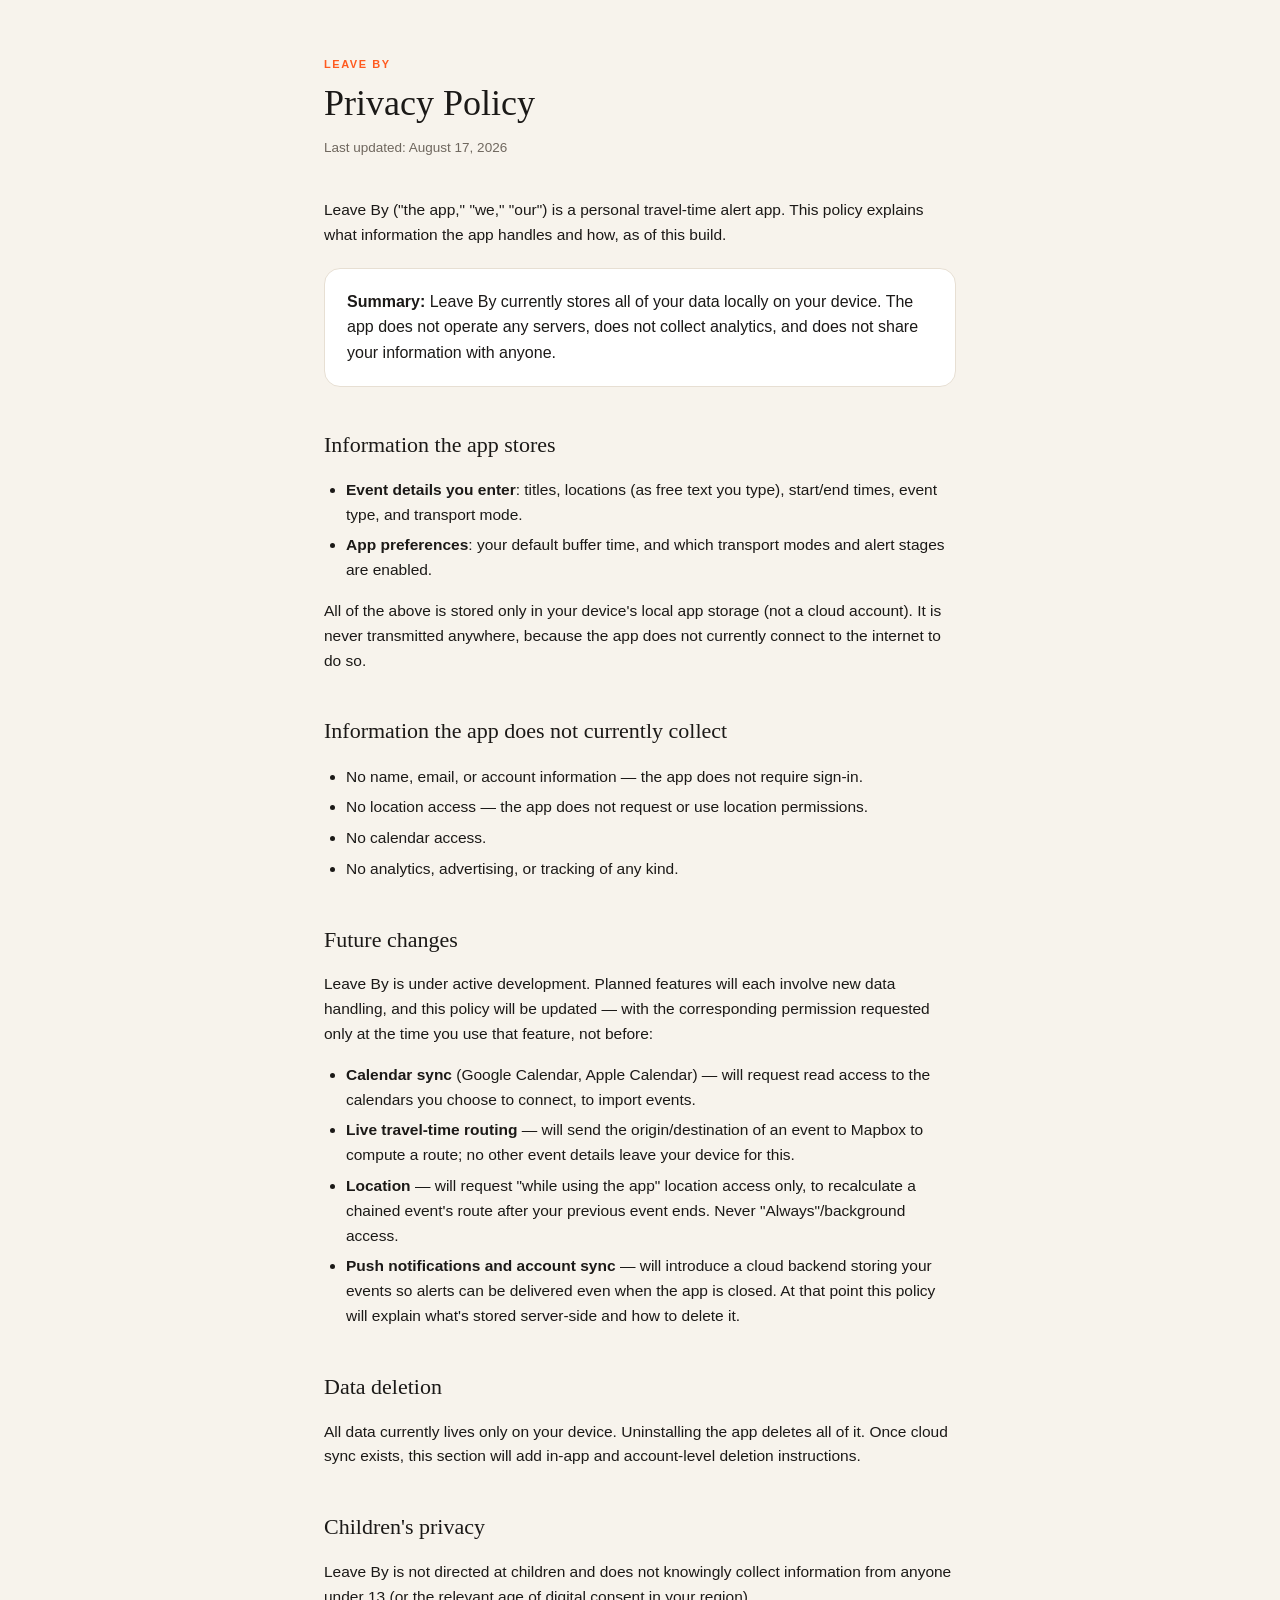
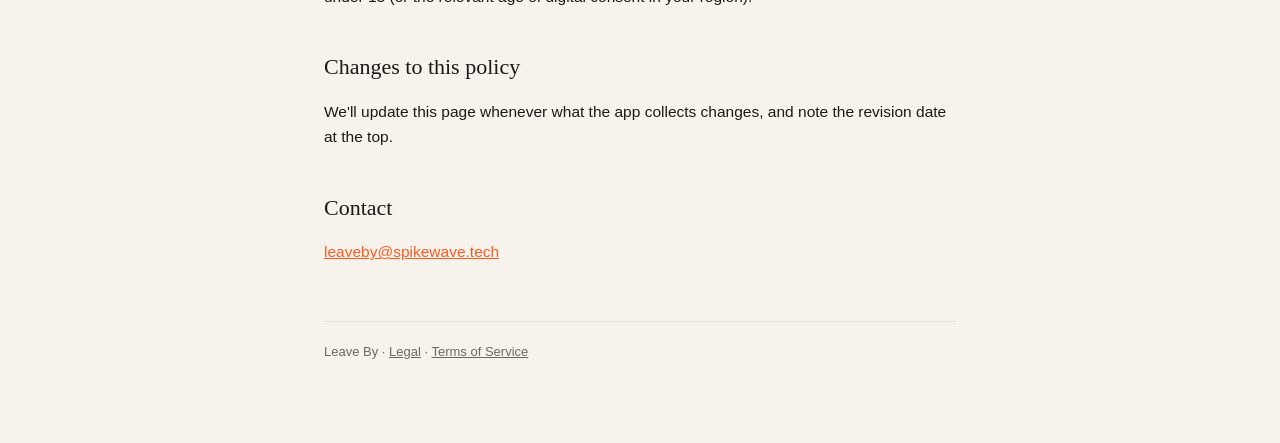
==== privacy-policy.html @ 51b52e34 "Add privacy policy and terms of service" ====
<!doctype html>
<html lang="en">
<head>
<meta charset="utf-8">
<meta name="viewport" content="width=device-width, initial-scale=1">
<title>Privacy Policy — Leave By</title>
<link rel="stylesheet" href="style.css">
</head>
<body>
<div class="wrap">
  <div class="eyebrow">Leave By</div>
  <h1>Privacy Policy</h1>
  <p class="updated">Last updated: August 17, 2026</p>

  <p>Leave By ("the app," "we," "our") is a personal travel-time alert app. This policy
  explains what information the app handles and how, as of this build.</p>

  <div class="card">
    <strong>Summary:</strong> Leave By currently stores all of your data locally on your
    device. The app does not operate any servers, does not collect analytics, and does not
    share your information with anyone.
  </div>

  <h2>Information the app stores</h2>
  <ul>
    <li><strong>Event details you enter</strong>: titles, locations (as free text you type),
    start/end times, event type, and transport mode.</li>
    <li><strong>App preferences</strong>: your default buffer time, and which transport modes
    and alert stages are enabled.</li>
  </ul>
  <p>All of the above is stored only in your device's local app storage (not a cloud account).
  It is never transmitted anywhere, because the app does not currently connect to the internet
  to do so.</p>

  <h2>Information the app does not currently collect</h2>
  <ul>
    <li>No name, email, or account information — the app does not require sign-in.</li>
    <li>No location access — the app does not request or use location permissions.</li>
    <li>No calendar access.</li>
    <li>No analytics, advertising, or tracking of any kind.</li>
  </ul>

  <h2>Future changes</h2>
  <p>Leave By is under active development. Planned features will each involve new data
  handling, and this policy will be updated — with the corresponding permission requested only
  at the time you use that feature, not before:</p>
  <ul>
    <li><strong>Calendar sync</strong> (Google Calendar, Apple Calendar) — will request read
    access to the calendars you choose to connect, to import events.</li>
    <li><strong>Live travel-time routing</strong> — will send the origin/destination of an
    event to Mapbox to compute a route; no other event details leave your device for this.</li>
    <li><strong>Location</strong> — will request "while using the app" location access only,
    to recalculate a chained event's route after your previous event ends. Never
    "Always"/background access.</li>
    <li><strong>Push notifications and account sync</strong> — will introduce a cloud backend
    storing your events so alerts can be delivered even when the app is closed. At that point
    this policy will explain what's stored server-side and how to delete it.</li>
  </ul>

  <h2>Data deletion</h2>
  <p>All data currently lives only on your device. Uninstalling the app deletes all of it.
  Once cloud sync exists, this section will add in-app and account-level deletion
  instructions.</p>

  <h2>Children's privacy</h2>
  <p>Leave By is not directed at children and does not knowingly collect information from
  anyone under 13 (or the relevant age of digital consent in your region).</p>

  <h2>Changes to this policy</h2>
  <p>We'll update this page whenever what the app collects changes, and note the revision date
  at the top.</p>

  <h2>Contact</h2>
  <p><a href="mailto:leaveby@spikewave.tech">leaveby@spikewave.tech</a></p>

  <footer>
    Leave By &middot; <a href="index.html">Legal</a> &middot;
    <a href="terms.html">Terms of Service</a>
  </footer>
</div>
</body>
</html>
---- style.css ----
:root {
  --paper: #F7F3EC;
  --surf: #FFFFFF;
  --ink: #1B1917;
  --mute: #6F675E;
  --line: #E7DFD3;
  --hot: #FF5A1F;
}

* { box-sizing: border-box; }

body {
  margin: 0;
  background: var(--paper);
  color: var(--ink);
  font-family: -apple-system, "Segoe UI", Roboto, sans-serif;
  line-height: 1.6;
  -webkit-font-smoothing: antialiased;
}

.wrap {
  max-width: 680px;
  margin: 0 auto;
  padding: 56px 24px 80px;
}

.eyebrow {
  font-size: 11px;
  font-weight: 700;
  letter-spacing: .14em;
  text-transform: uppercase;
  color: var(--hot);
}

h1 {
  font-family: Georgia, "Iowan Old Style", serif;
  font-weight: 400;
  font-size: 36px;
  line-height: 1.1;
  margin: 10px 0 4px;
}

.updated {
  font-size: 13.5px;
  color: var(--mute);
  margin-bottom: 40px;
}

h2 {
  font-family: Georgia, "Iowan Old Style", serif;
  font-weight: 400;
  font-size: 22px;
  margin: 40px 0 12px;
}

p, li { font-size: 15.5px; color: var(--ink); }

ul { padding-left: 22px; }
li { margin-bottom: 6px; }

a { color: var(--hot); }

strong { font-weight: 600; }

.card {
  background: var(--surf);
  border: 1px solid var(--line);
  border-radius: 16px;
  padding: 20px 22px;
  margin: 20px 0;
}

footer {
  margin-top: 56px;
  padding-top: 20px;
  border-top: 1px solid var(--line);
  font-size: 13px;
  color: var(--mute);
}

footer a { color: var(--mute); }

.index-links {
  display: flex;
  flex-direction: column;
  gap: 12px;
  margin-top: 28px;
}

.index-links a {
  display: block;
  background: var(--surf);
  border: 1px solid var(--line);
  border-radius: 14px;
  padding: 16px 20px;
  text-decoration: none;
  color: var(--ink);
  font-weight: 600;
  font-size: 15.5px;
}

.index-links a:hover { border-color: var(--hot); }
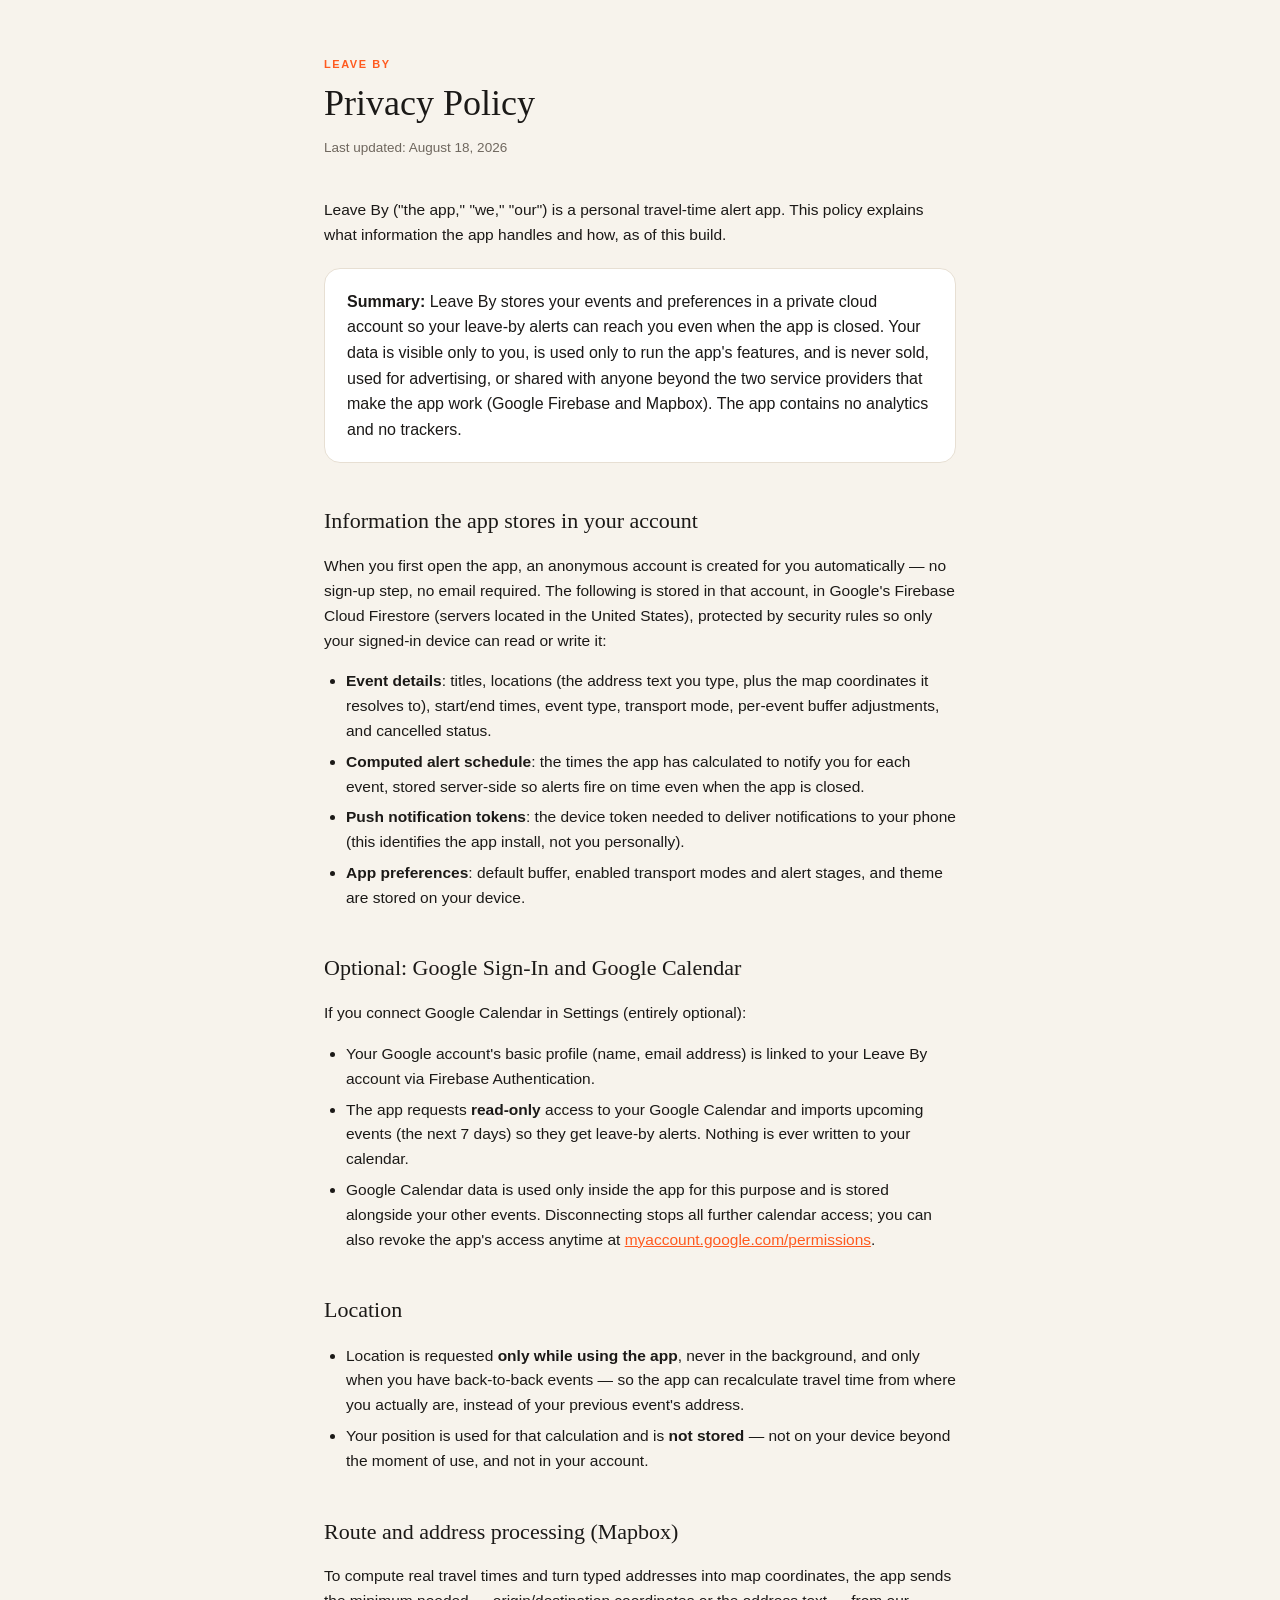
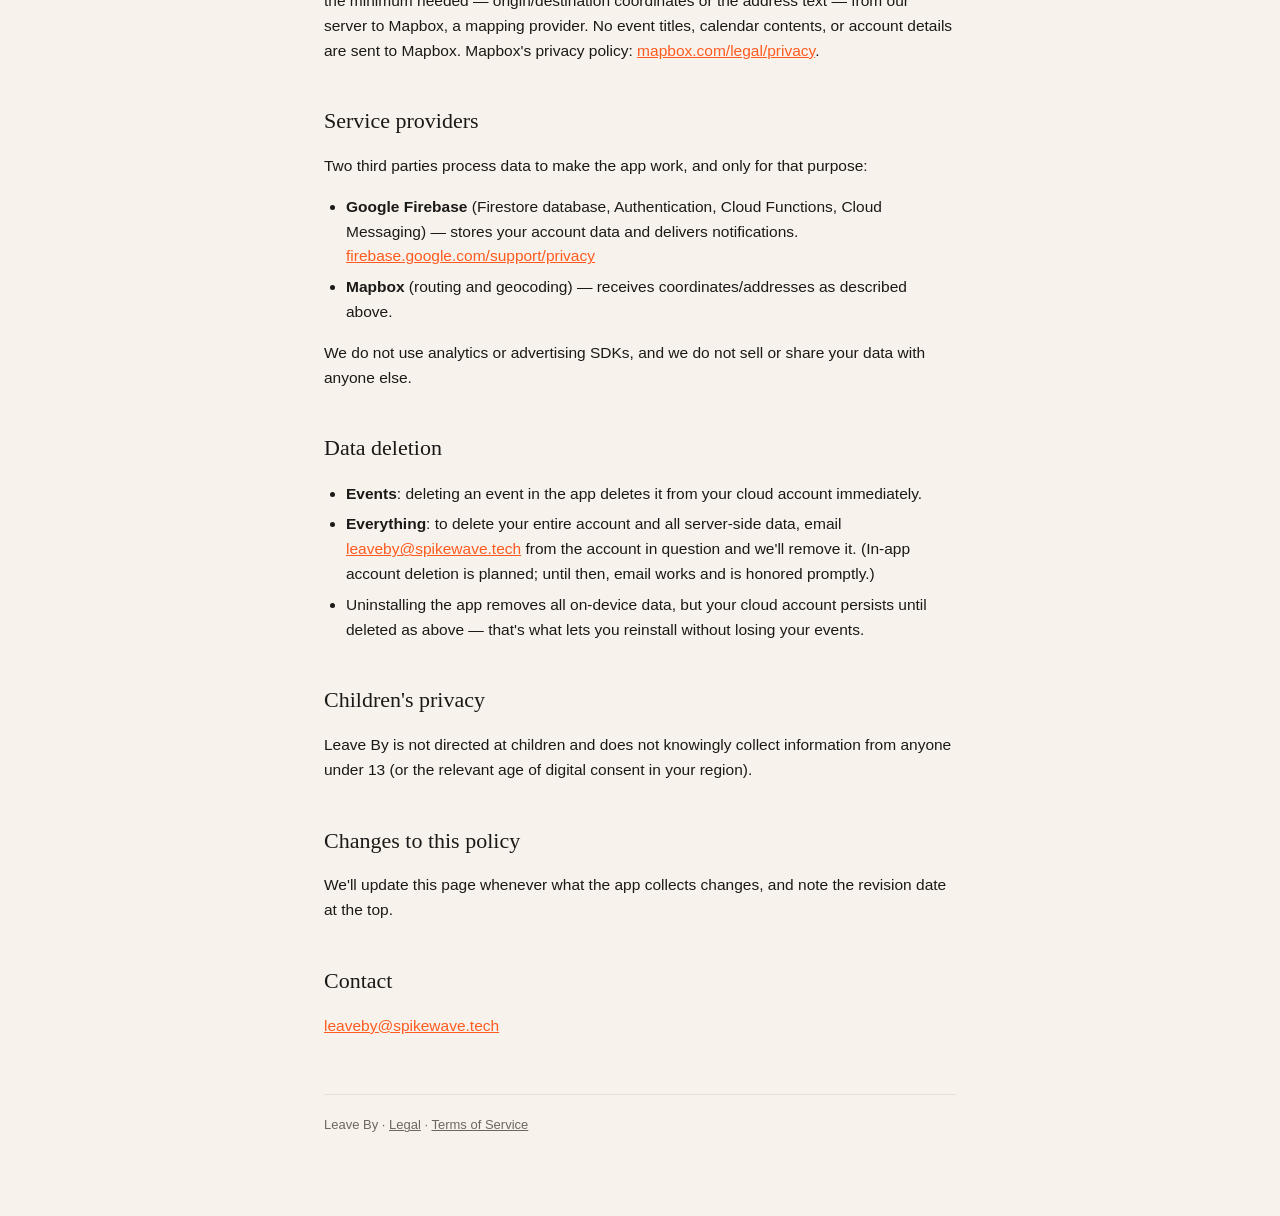
==== commit 0683fb17: "Update privacy policy for cloud backend; tense fixes in terms Privacy policy now discloses Firestore" ====
--- a/privacy-policy.html
+++ b/privacy-policy.html
@@ -10,57 +10,90 @@
 <div class="wrap">
   <div class="eyebrow">Leave By</div>
   <h1>Privacy Policy</h1>
-  <p class="updated">Last updated: August 17, 2026</p>
+  <p class="updated">Last updated: August 18, 2026</p>
 
   <p>Leave By ("the app," "we," "our") is a personal travel-time alert app. This policy
   explains what information the app handles and how, as of this build.</p>
 
   <div class="card">
-    <strong>Summary:</strong> Leave By currently stores all of your data locally on your
-    device. The app does not operate any servers, does not collect analytics, and does not
-    share your information with anyone.
+    <strong>Summary:</strong> Leave By stores your events and preferences in a private cloud
+    account so your leave-by alerts can reach you even when the app is closed. Your data is
+    visible only to you, is used only to run the app's features, and is never sold, used for
+    advertising, or shared with anyone beyond the two service providers that make the app
+    work (Google Firebase and Mapbox). The app contains no analytics and no trackers.
   </div>
 
-  <h2>Information the app stores</h2>
+  <h2>Information the app stores in your account</h2>
+  <p>When you first open the app, an anonymous account is created for you automatically — no
+  sign-up step, no email required. The following is stored in that account, in Google's
+  Firebase Cloud Firestore (servers located in the United States), protected by security
+  rules so only your signed-in device can read or write it:</p>
   <ul>
-    <li><strong>Event details you enter</strong>: titles, locations (as free text you type),
-    start/end times, event type, and transport mode.</li>
-    <li><strong>App preferences</strong>: your default buffer time, and which transport modes
-    and alert stages are enabled.</li>
-  </ul>
-  <p>All of the above is stored only in your device's local app storage (not a cloud account).
-  It is never transmitted anywhere, because the app does not currently connect to the internet
-  to do so.</p>
-
-  <h2>Information the app does not currently collect</h2>
-  <ul>
-    <li>No name, email, or account information — the app does not require sign-in.</li>
-    <li>No location access — the app does not request or use location permissions.</li>
-    <li>No calendar access.</li>
-    <li>No analytics, advertising, or tracking of any kind.</li>
+    <li><strong>Event details</strong>: titles, locations (the address text you type, plus
+    the map coordinates it resolves to), start/end times, event type, transport mode,
+    per-event buffer adjustments, and cancelled status.</li>
+    <li><strong>Computed alert schedule</strong>: the times the app has calculated to notify
+    you for each event, stored server-side so alerts fire on time even when the app is
+    closed.</li>
+    <li><strong>Push notification tokens</strong>: the device token needed to deliver
+    notifications to your phone (this identifies the app install, not you personally).</li>
+    <li><strong>App preferences</strong>: default buffer, enabled transport modes and alert
+    stages, and theme are stored on your device.</li>
   </ul>
 
-  <h2>Future changes</h2>
-  <p>Leave By is under active development. Planned features will each involve new data
-  handling, and this policy will be updated — with the corresponding permission requested only
-  at the time you use that feature, not before:</p>
+  <h2>Optional: Google Sign-In and Google Calendar</h2>
+  <p>If you connect Google Calendar in Settings (entirely optional):</p>
   <ul>
-    <li><strong>Calendar sync</strong> (Google Calendar, Apple Calendar) — will request read
-    access to the calendars you choose to connect, to import events.</li>
-    <li><strong>Live travel-time routing</strong> — will send the origin/destination of an
-    event to Mapbox to compute a route; no other event details leave your device for this.</li>
-    <li><strong>Location</strong> — will request "while using the app" location access only,
-    to recalculate a chained event's route after your previous event ends. Never
-    "Always"/background access.</li>
-    <li><strong>Push notifications and account sync</strong> — will introduce a cloud backend
-    storing your events so alerts can be delivered even when the app is closed. At that point
-    this policy will explain what's stored server-side and how to delete it.</li>
+    <li>Your Google account's basic profile (name, email address) is linked to your Leave By
+    account via Firebase Authentication.</li>
+    <li>The app requests <strong>read-only</strong> access to your Google Calendar and
+    imports upcoming events (the next 7 days) so they get leave-by alerts. Nothing is ever
+    written to your calendar.</li>
+    <li>Google Calendar data is used only inside the app for this purpose and is stored
+    alongside your other events. Disconnecting stops all further calendar access; you can
+    also revoke the app's access anytime at
+    <a href="https://myaccount.google.com/permissions">myaccount.google.com/permissions</a>.</li>
   </ul>
 
+  <h2>Location</h2>
+  <ul>
+    <li>Location is requested <strong>only while using the app</strong>, never in the
+    background, and only when you have back-to-back events — so the app can recalculate
+    travel time from where you actually are, instead of your previous event's address.</li>
+    <li>Your position is used for that calculation and is <strong>not stored</strong> — not
+    on your device beyond the moment of use, and not in your account.</li>
+  </ul>
+
+  <h2>Route and address processing (Mapbox)</h2>
+  <p>To compute real travel times and turn typed addresses into map coordinates, the app
+  sends the minimum needed — origin/destination coordinates or the address text — from our
+  server to Mapbox, a mapping provider. No event titles, calendar contents, or account
+  details are sent to Mapbox. Mapbox's privacy policy:
+  <a href="https://www.mapbox.com/legal/privacy">mapbox.com/legal/privacy</a>.</p>
+
+  <h2>Service providers</h2>
+  <p>Two third parties process data to make the app work, and only for that purpose:</p>
+  <ul>
+    <li><strong>Google Firebase</strong> (Firestore database, Authentication, Cloud
+    Functions, Cloud Messaging) — stores your account data and delivers notifications.
+    <a href="https://firebase.google.com/support/privacy">firebase.google.com/support/privacy</a></li>
+    <li><strong>Mapbox</strong> (routing and geocoding) — receives coordinates/addresses as
+    described above.</li>
+  </ul>
+  <p>We do not use analytics or advertising SDKs, and we do not sell or share your data with
+  anyone else.</p>
+
   <h2>Data deletion</h2>
-  <p>All data currently lives only on your device. Uninstalling the app deletes all of it.
-  Once cloud sync exists, this section will add in-app and account-level deletion
-  instructions.</p>
+  <ul>
+    <li><strong>Events</strong>: deleting an event in the app deletes it from your cloud
+    account immediately.</li>
+    <li><strong>Everything</strong>: to delete your entire account and all server-side data,
+    email <a href="mailto:leaveby@spikewave.tech">leaveby@spikewave.tech</a> from the account
+    in question and we'll remove it. (In-app account deletion is planned; until then, email
+    works and is honored promptly.)</li>
+    <li>Uninstalling the app removes all on-device data, but your cloud account persists
+    until deleted as above — that's what lets you reinstall without losing your events.</li>
+  </ul>
 
   <h2>Children's privacy</h2>
   <p>Leave By is not directed at children and does not knowingly collect information from
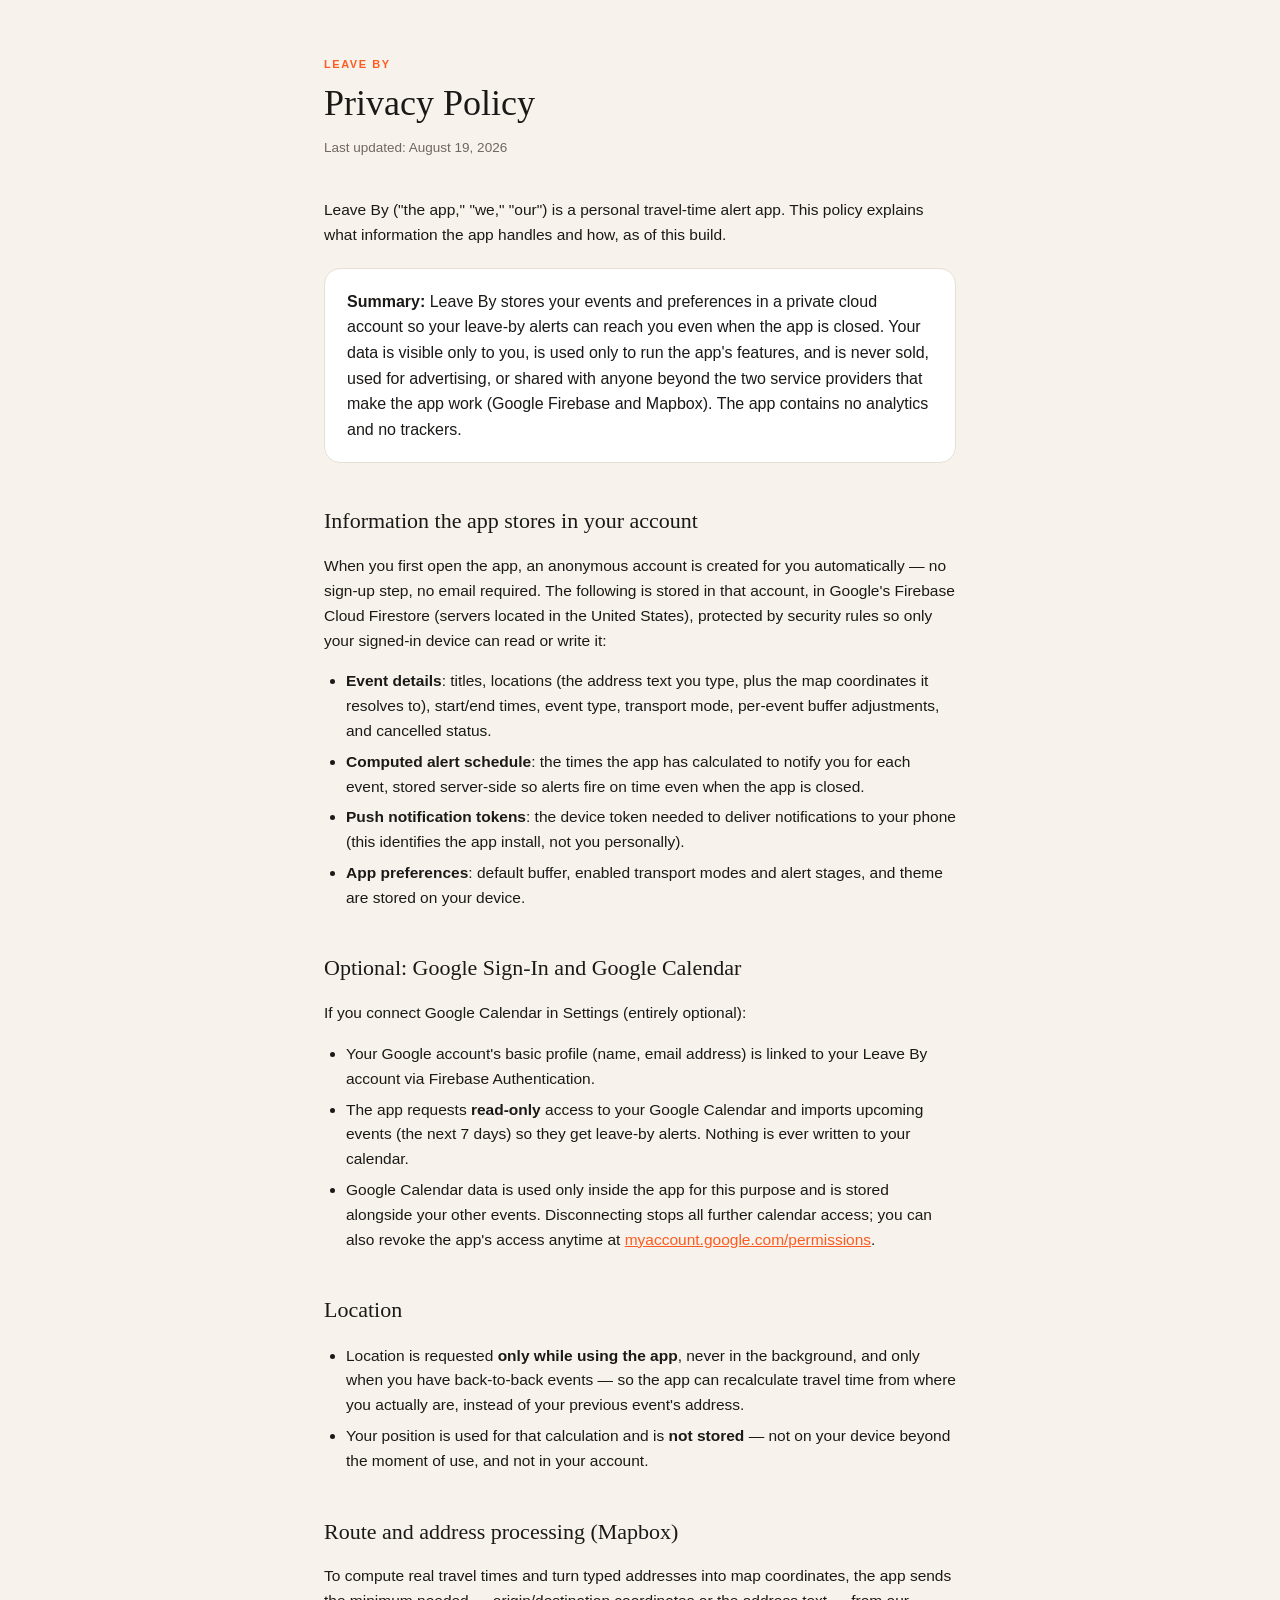
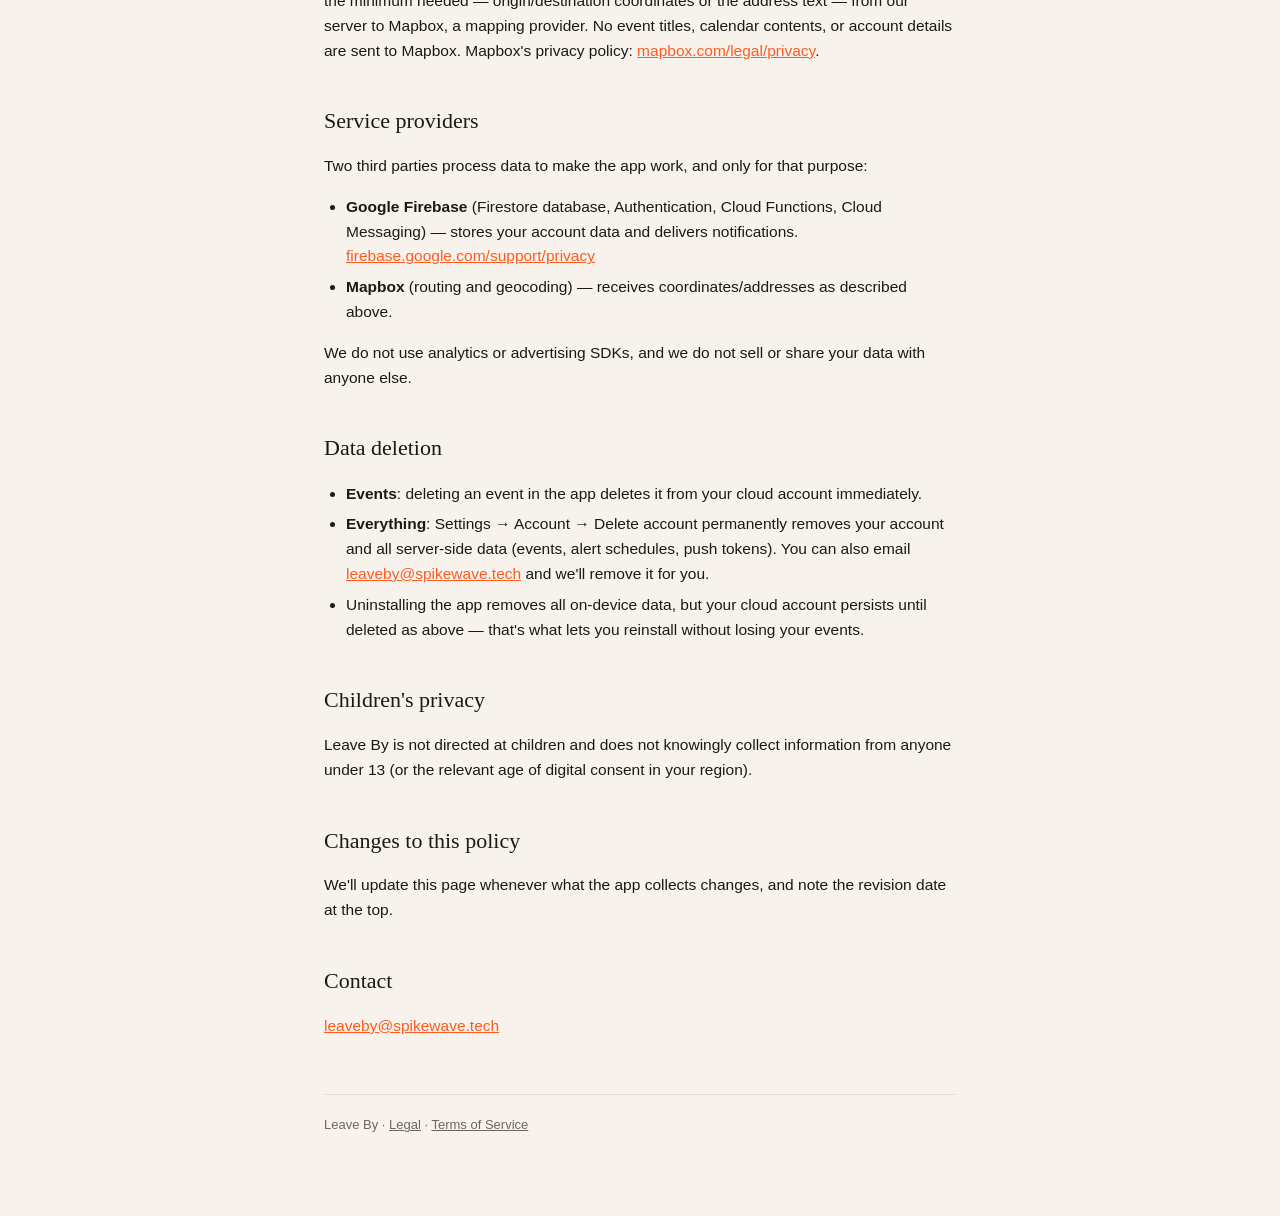
==== commit 99109996: "Privacy policy: in-app account deletion now available Settings has a Delete account action that remo" ====
--- a/privacy-policy.html
+++ b/privacy-policy.html
@@ -10,7 +10,7 @@
 <div class="wrap">
   <div class="eyebrow">Leave By</div>
   <h1>Privacy Policy</h1>
-  <p class="updated">Last updated: August 18, 2026</p>
+  <p class="updated">Last updated: August 19, 2026</p>
 
   <p>Leave By ("the app," "we," "our") is a personal travel-time alert app. This policy
   explains what information the app handles and how, as of this build.</p>
@@ -87,10 +87,10 @@
   <ul>
     <li><strong>Events</strong>: deleting an event in the app deletes it from your cloud
     account immediately.</li>
-    <li><strong>Everything</strong>: to delete your entire account and all server-side data,
-    email <a href="mailto:leaveby@spikewave.tech">leaveby@spikewave.tech</a> from the account
-    in question and we'll remove it. (In-app account deletion is planned; until then, email
-    works and is honored promptly.)</li>
+    <li><strong>Everything</strong>: Settings → Account → Delete account permanently removes
+    your account and all server-side data (events, alert schedules, push tokens). You can
+    also email <a href="mailto:leaveby@spikewave.tech">leaveby@spikewave.tech</a> and we'll
+    remove it for you.</li>
     <li>Uninstalling the app removes all on-device data, but your cloud account persists
     until deleted as above — that's what lets you reinstall without losing your events.</li>
   </ul>
